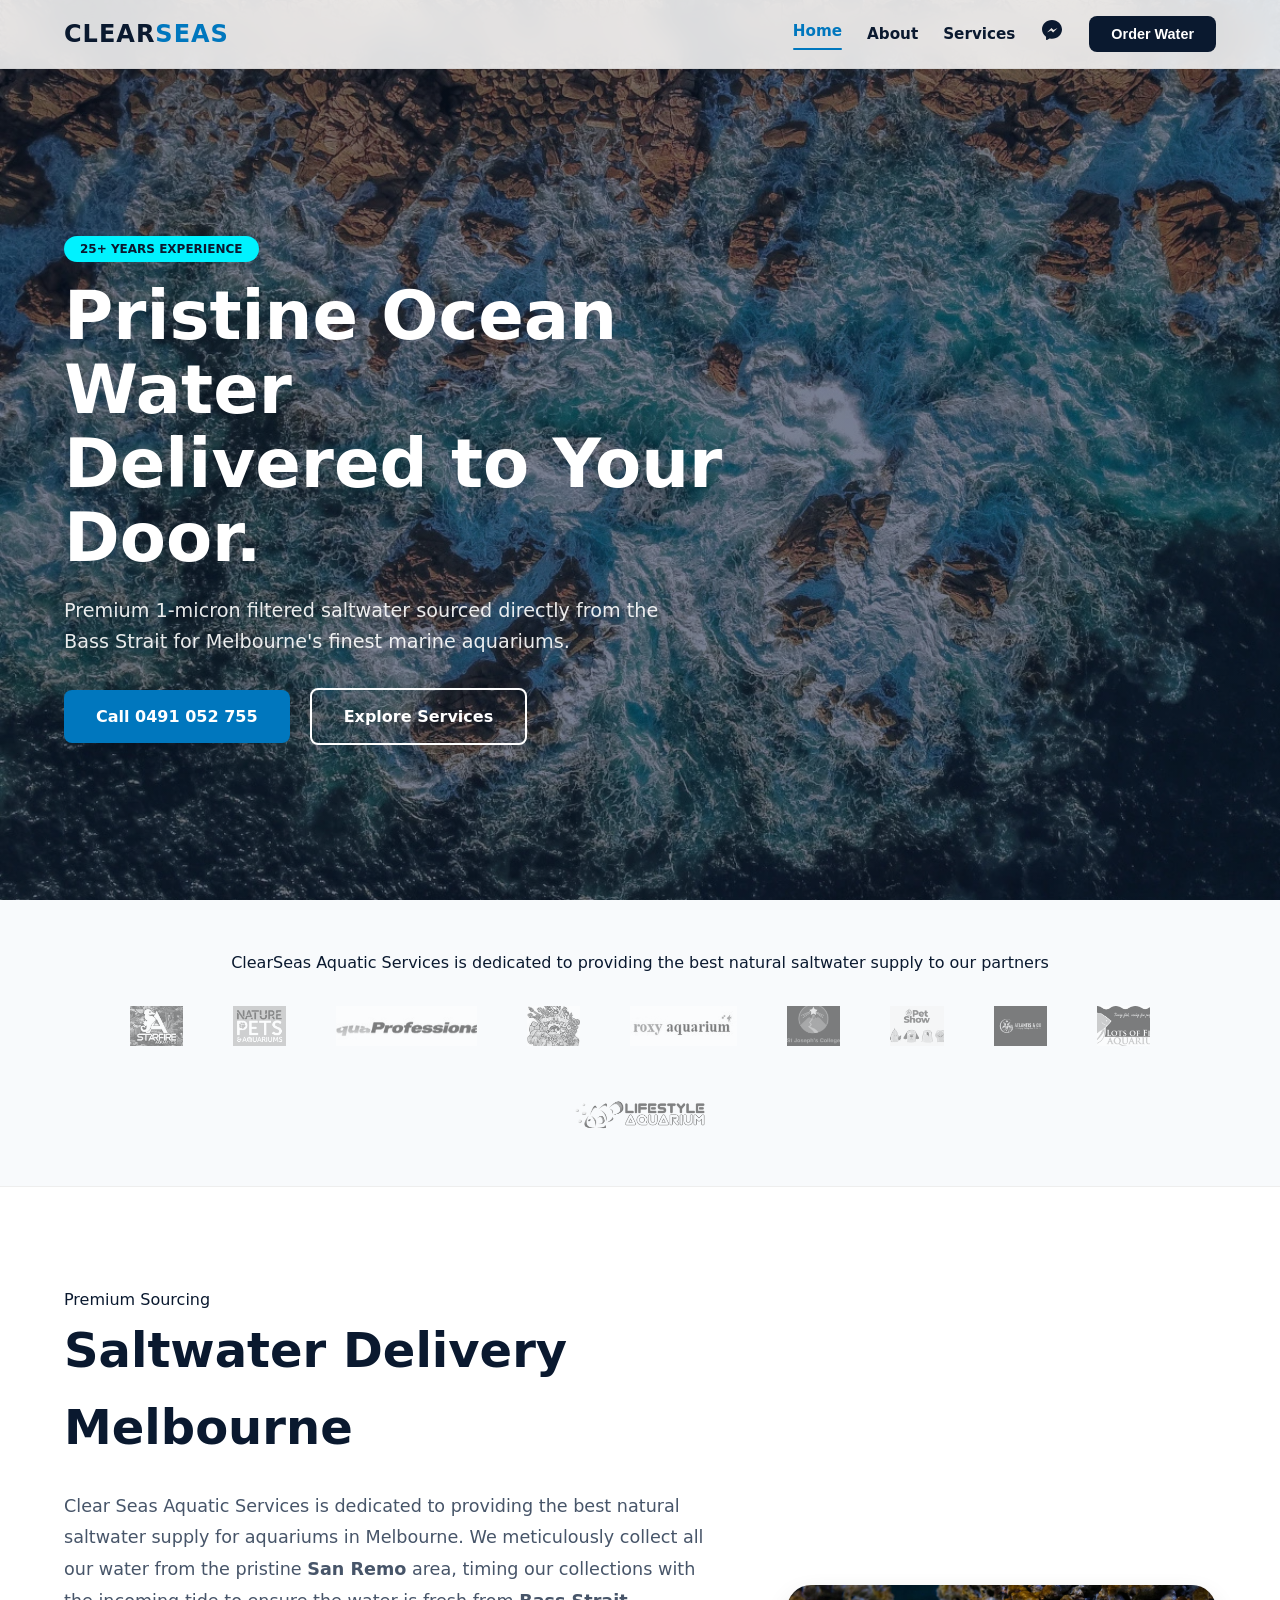
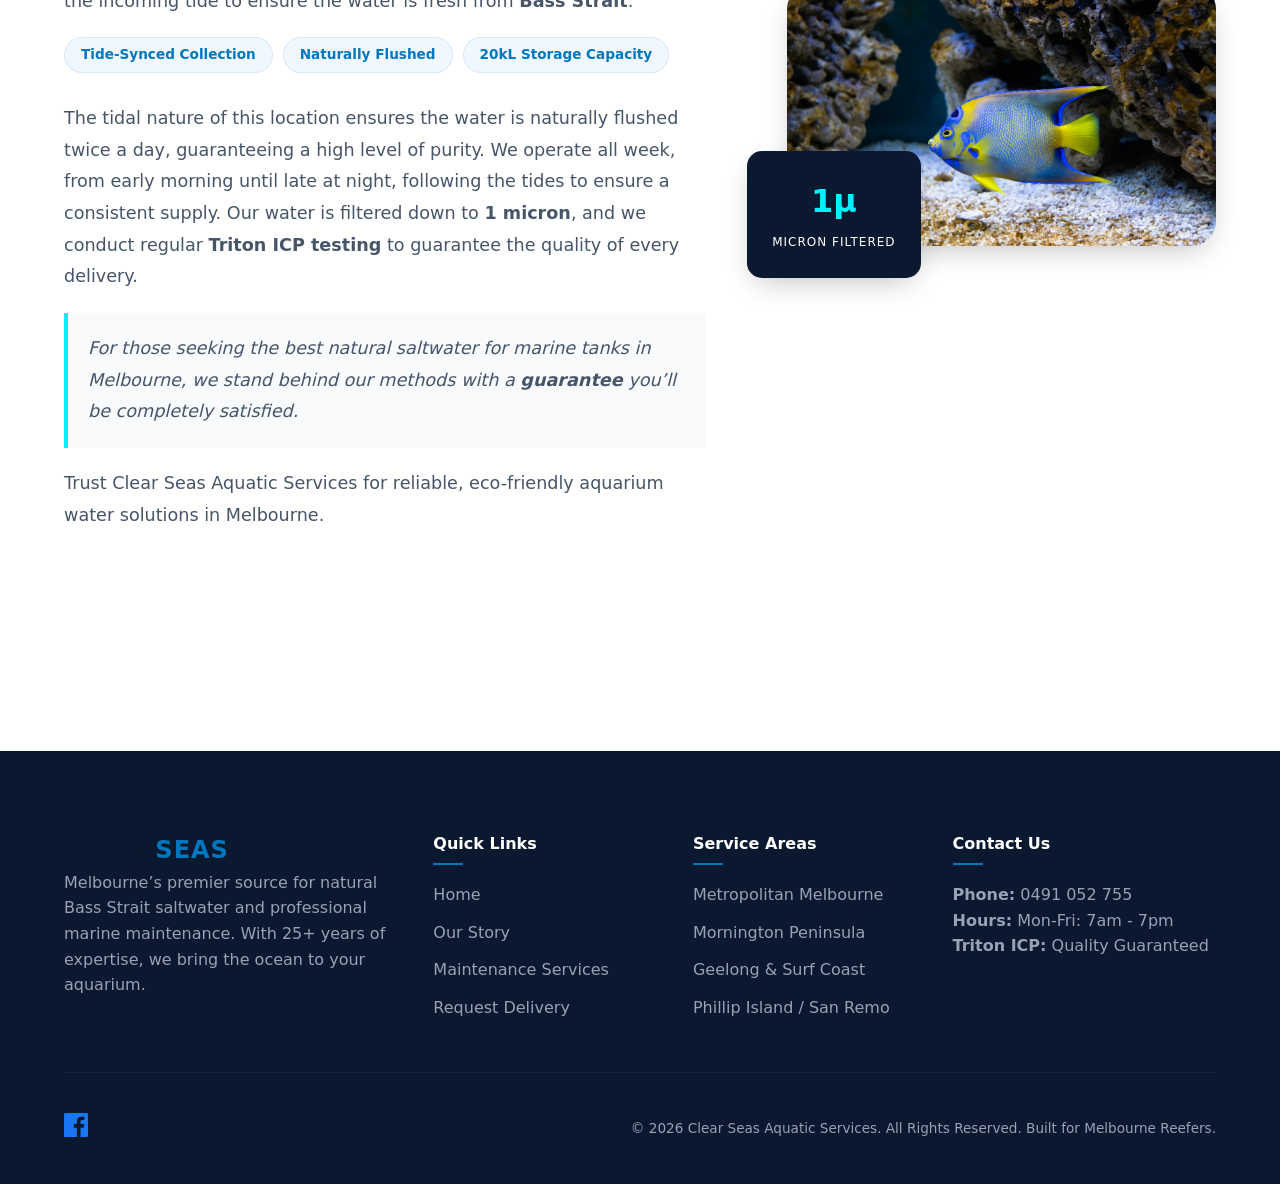
==== index.html @ 0c2d9397 "Update index.html Added: "image": "https://clearseas.com.au/images/ClearSeas-Front-business-card.we" ====
<!DOCTYPE html>
<html lang="en-AU">
<head>
    <meta charset="UTF-8">
    <meta name="viewport" content="width=device-width, initial-scale=1.0">
    
    <title>Clear Seas | Natural Saltwater & RODI Delivery Melbourne</title>
    <meta name="description" content="Premium Bass Strait saltwater delivery in Melbourne. Filtered to 1 micron & Triton ICP tested. Serving hobbyists and commercial aquariums.">
    
    <link rel="icon" type="image/png" sizes="16x15" href="img/ClearSeasAquaticServices-FavIcon.png">

    <script type="application/ld+json">
    {
      "@context": "https://schema.org",
      "@type": "LocalBusiness",
      "name": "Clear Seas Aquatic Services",
      "image": "https://clearseas.com.au/images/ClearSeas-Front-business-card.webp",
      "@id": "https://clearseas.com.au",
      "url": "https://clearseas.com.au",
      "telephone": "+61491052755",
      "priceRange": "$$",
      "address": {
        "@type": "PostalAddress",
        "streetAddress": "Sourced from San Remo",
        "addressLocality": "Melbourne",
        "addressRegion": "VIC",
        "postalCode": "3000",
        "addressCountry": "AU"
      },
      "geo": {
        "@type": "GeoCoordinates",
        "latitude": -37.8136,
        "longitude": 144.9631
      },
      "openingHoursSpecification": {
        "@type": "OpeningHoursSpecification",
        "dayOfWeek": ["Monday", "Tuesday", "Wednesday", "Thursday", "Friday"],
        "opens": "07:00",
        "closes": "19:00"
      },
      "sameAs": ["https://www.facebook.com/ClearSeasAquatic/"]
    }
    </script>

    <link rel="stylesheet" href="css/style2.css">
</head>

<body>
<header class="glass-nav">
    <nav class="container">
        <a href="index.html" class="logo">CLEAR<span>SEAS</span></a>
        
        <input type="checkbox" id="nav-toggle" class="nav-toggle">
        <label for="nav-toggle" class="nav-toggle-label">
            <span></span>
        </label>

        <ul class="nav-links">
            <li><a href="index.html" class="active">Home</a></li>
            <li><a href="about.html">About</a></li>
            <li><a href="services.html">Services</a></li>
            <li>
                <a href="https://m.me/ClearSeasAquatic" class="messenger-nav" target="_blank" aria-label="Message us on Facebook">
                    <svg xmlns="http://www.w3.org/2000/svg" width="24" height="24" viewBox="0 0 24 24" fill="currentColor">
                        <path d="M12 2C6.477 2 2 6.145 2 11.258c0 2.908 1.462 5.498 3.746 7.151.196.142.31.366.31.603l-.008 2.308a.65.65 0 0 0 .937.584l2.56-1.341a.71.71 0 0 1 .462-.063c.644.18 1.32.276 2.014.276 5.523 0 10-4.145 10-9.258S17.523 2 12 2zm1.107 12.607l-2.071-2.204-4.043 2.204 4.444-4.721 2.128 2.204 3.986-2.204-4.444 4.721z"/>
                    </svg>
                </a>
            </li>
            <li><button id="openModal" class="btn-sm">Order Water</button></li>
        </ul>
    </nav>
</header>

    <main>
<section class="hero parallax" style="background-image: linear-gradient(rgba(10, 25, 47, 0.5), rgba(10, 25, 47, 0.5)), url('img/PhillipIslandVictoria.webp');">
    <div class="hero-content">
        <span class="badge">25+ Years Experience</span>
        <h1>Pristine Ocean Water <br>Delivered to Your Door.</h1>
        <p>Premium 1-micron filtered saltwater sourced directly from the Bass Strait for Melbourne's finest marine aquariums.</p>
        <div class="cta-group">
            <a href="tel:0491052755" class="btn-primary">Call 0491 052 755</a>
            <a href="services.html" class="btn-secondary">Explore Services</a>
        </div>
    </div>
</section>

        <section class="trust-bar">
            <div class="container">
                <p>ClearSeas Aquatic Services is dedicated to providing the best natural saltwater supply to our partners</p>
                <div class="logo-track">
                    <img src="img/StarfireAquatics.jpg" alt="Starfire Aquatics">
                    <img src="img/NaturePetsandAquariums.png" alt="Nature Aquariums">
                    <img src="img/AquaProfessionals.jpg" alt="AquaProfessionals">
                    <img src="img/FirstTimeReeferTV.jpg" alt="First Time Reefer TV">
                    <img src="img/RoxyAquarium.jpg" alt="Roxy Aquarium">
                    <img src="img/StJosephsCollegeFTG.jpg" alt="St. Joseph's College">
                    <img src="img/ThePetShow2024MelbourneShowGrounds.jpg" alt="The Pet Show Melbourne Showgrounds">
                    <img src="img/AtlantisandCo.png" alt="Atlantis and Co">
                    <img src="img/LotsOfFinsAquarium.png" alt="LotsOfFinsAquarium">
                    <img src="img/LifestyleAquarium.png" alt="LifestyleAquarium"
                </div>
            </div>
        </section>

        <section class="deep-dive">
    <div class="container grid-2">
        <div class="text-block">
            <span class="lead">Premium Sourcing</span>
            <h1>Saltwater Delivery Melbourne</h1>
            <p>
                Clear Seas Aquatic Services is dedicated to providing the best natural saltwater supply for aquariums in Melbourne. 
                We meticulously collect all our water from the pristine <strong>San Remo</strong> area, timing our collections with the incoming tide to ensure the water is fresh from <strong>Bass Strait</strong>.
            </p>
            
            <div class="feature-pills">
                <span>Tide-Synced Collection</span>
                <span>Naturally Flushed</span>
                <span>20kL Storage Capacity</span>
            </div>

            <p>
                The tidal nature of this location ensures the water is naturally flushed twice a day, guaranteeing a high level of purity. 
                We operate all week, from early morning until late at night, following the tides to ensure a consistent supply. 
                Our water is filtered down to <strong>1 micron</strong>, and we conduct regular <strong>Triton ICP testing</strong> to guarantee the quality of every delivery.
            </p>
            
            <p class="guarantee">
                For those seeking the best natural saltwater for marine tanks in Melbourne, we stand behind our methods with a <strong>guarantee</strong> you’ll be completely satisfied.
            </p>
            
            <p>Trust Clear Seas Aquatic Services for reliable, eco-friendly aquarium water solutions in Melbourne.</p>
        </div>
        
        <div class="image-block">
            <img src="img/QueenAngelfishMelbourne.webp" alt="San Remo Bass Strait Water Sourcing" class="side-img">
            <div class="stat-card">
                <span class="stat-number">1μ</span>
                <span class="stat-label">Micron Filtered</span>
            </div>
        </div>
    </div>

</section>
    </main>

<div id="modal" class="modal">
    <div class="modal-content">
        <span class="close-btn">&times;</span>
        <h2>Aquatic Service Request</h2>
        <p>Melbourne Metro & Regional Victoria</p>
        
        <form action="https://formspree.io/f/xeepblbe" method="POST" id="orderForm">
            
            <input type="text" name="_gotcha" style="display:none">

            <div class="form-group">
                <input type="text" name="name" placeholder="Your Name" required>
            </div>
            <div class="form-group">
                <input type="tel" name="phone" placeholder="Phone Number" required>
            </div>
            <div class="form-group">
                <input type="email" name="email" placeholder="Email Address" required>
            </div>
            <div class="form-group">
                <select name="service" required>
                    <option value="" disabled selected>Select Service</option>
                    <option value="Natural Saltwater">Natural Saltwater Delivery</option>
                    <option value="RODI Water">RODI Purified Water</option>
                    <option value="Maintenance">Professional Tank Maintenance</option>
                    <option value="Troubleshooting">System Troubleshooting</option>
                </select>
            </div>
            <div class="form-group">
                <input type="text" name="suburb" placeholder="Delivery Suburb" required>
            </div>
            <div class="form-group">
                <textarea name="message" placeholder="Additional Details (Tank size, specific needs...)" rows="3" style="width:100%; padding:12px; border-radius:8px; border:1px solid #e2e8f0; font-family:inherit;"></textarea>
            </div>
            
            <button type="submit" class="btn-primary full-width">Send Request</button>
        </form>
    </div>
</div>

        <footer class="main-footer">
    <div class="container footer-grid">
        <div class="footer-brand">
            <div class="logo">CLEAR<span>SEAS</span></div>
            <p>Melbourne’s premier source for natural Bass Strait saltwater and professional marine maintenance. With 25+ years of expertise, we bring the ocean to your aquarium.</p>
            
        </div>

        <div class="footer-links">
            <h4>Quick Links</h4>
            <ul>
                <li><a href="index.html">Home</a></li>
                <li><a href="about.html">Our Story</a></li>
                <li><a href="services.html">Maintenance Services</a></li>
                <li><a href="#openModal" id="footerCTA">Request Delivery</a></li>
            </ul>
        </div>

        <div class="footer-services">
            <h4>Service Areas</h4>
            <ul>
                <li>Metropolitan Melbourne</li>
                <li>Mornington Peninsula</li>
                <li>Geelong & Surf Coast</li>
                <li>Phillip Island / San Remo</li>
            </ul>
        </div>

        <div class="footer-contact">
            <h4>Contact Us</h4>
            <p><strong>Phone:</strong> <a href="tel:0491052755">0491 052 755</a></p>
            <p><strong>Hours:</strong> Mon-Fri: 7am - 7pm</p>
            <p><strong>Triton ICP:</strong> Quality Guaranteed</p>
        </div>
    </div>

    <div class="footer-bottom container">
        <a href="https://www.facebook.com/ClearSeasAquatic/" class="facebook-link" target="_blank">
    <svg xmlns="http://www.w3.org/2000/svg" width="24" height="24" viewBox="0 0 24 24" fill="#1877F2">
        <path d="M22.675 0h-21.35c-.732 0-1.325.593-1.325 1.325v21.351c0 .731.593 1.324 1.325 1.324h11.495v-9.294h-3.128v-3.622h3.128v-2.671c0-3.1 1.893-4.788 4.659-4.788 1.325 0 2.463.099 2.795.143v3.24l-1.918.001c-1.504 0-1.795.715-1.795 1.763v2.313h3.587l-.467 3.622h-3.12v9.293h6.116c.73 0 1.323-.593 1.323-1.324v-21.35c0-.732-.593-1.325-1.325-1.325z"/>
    </svg>
</a>
        <p>&copy; 2026 Clear Seas Aquatic Services. All Rights Reserved. Built for Melbourne Reefers.</p>
    </div>
</footer>

    <script src="js/main.js"></script>
</body>
</html>
---- css/style2.css ----
/* 1. VARIABLES & CORE */
:root {
    --ocean-blue: #0077be;
    --deep-navy: #0a192f;
    --accent: #00f2ff;
    --white: #ffffff;
    --glass: rgba(255, 255, 255, 0.85);
    --transition: all 0.3s cubic-bezier(0.4, 0, 0.2, 1);
    --shadow: 0 10px 30px -10px rgba(2, 12, 27, 0.3);
}

* { margin: 0; padding: 0; box-sizing: border-box; }

html { scroll-behavior: smooth; }

body {
    font-family: 'Inter', system-ui, -apple-system, sans-serif;
    line-height: 1.6;
    color: var(--deep-navy);
    overflow-x: hidden;
    background-color: var(--white);
}

.container { width: 90%; max-width: 1200px; margin: 0 auto; }

/* 2. NAVIGATION & HAMBURGER */
.glass-nav {
    position: fixed;
    top: 0; width: 100%;
    background: var(--glass);
    backdrop-filter: blur(12px);
    -webkit-backdrop-filter: blur(12px);
    z-index: 1000;
    padding: 15px 0;
    border-bottom: 1px solid rgba(0,0,0,0.05);
    transition: var(--transition);
}

.glass-nav nav { display: flex; justify-content: space-between; align-items: center; }

.logo { 
    font-weight: 800; 
    font-size: 1.5rem; 
    letter-spacing: 1px; 
    text-decoration: none; 
    color: var(--deep-navy);
}
.logo span { color: var(--ocean-blue); }

.nav-links { display: flex; list-style: none; align-items: center; gap: 25px; }
.nav-links a { 
    text-decoration: none; 
    color: var(--deep-navy); 
    font-weight: 600; 
    font-size: 0.95rem;
    transition: var(--transition);
}
.nav-links a:hover, .active { color: var(--ocean-blue); }

/* Navigation Active and Hover States */
.nav-links a:hover,
.nav-links a.active {
    color: var(--ocean-blue) !important;
    font-weight: 600; /* Subtle weight increase for active links */
}

/* Optional: Add a small underline indicator for the active link */
.nav-links a.active::after {
    content: '';
    display: block;
    width: 100%;
    height: 2px;
    background: var(--ocean-blue);
    margin-top: 4px;
    border-radius: 2px;
}

/* Navigation Logic */
.nav-toggle { display: none; } 

.nav-toggle-label {
    display: none; 
    cursor: pointer;
    padding: 10px;
}

.nav-toggle-label span,
.nav-toggle-label span::before,
.nav-toggle-label span::after {
    display: block;
    background: var(--deep-navy);
    height: 3px;
    width: 25px;
    border-radius: 2px;
    position: relative;
    transition: var(--transition);
}

.nav-toggle-label span::before,
.nav-toggle-label span::after { content: ''; position: absolute; }
.nav-toggle-label span::before { bottom: 8px; }
.nav-toggle-label span::after { top: 8px; }

/* Mobile Menu Logic (768px) */
@media (max-width: 768px) {
    .nav-toggle-label { display: block; } 

    .nav-links {
        position: absolute;
        top: 100%;
        left: 0;
        width: 100%;
        background: var(--white);
        flex-direction: column;
        gap: 0;
        text-align: center;
        max-height: 0; /* Hidden state */
        overflow: hidden;
        transition: max-height 0.4s ease-out;
        box-shadow: 0 10px 15px rgba(0,0,0,0.1);
    }

    .nav-links li { width: 100%; border-bottom: 1px solid #f1f5f9; }

    .nav-links li a {
        display: block;
        padding: 20px;
        width: 100%;
    }

    .nav-links li .btn-sm {
        margin: 20px auto;
        width: 80%;
        display: block;
    }

    /* THE FIX: Reveal menu on check */
    .nav-toggle:checked ~ .nav-links {
        max-height: 500px; 
    }

    /* Animate Hamburger to 'X' */
    .nav-toggle:checked ~ .nav-toggle-label span { background: transparent; }
    .nav-toggle:checked ~ .nav-toggle-label span::before { transform: rotate(45deg); bottom: 0; }
    .nav-toggle:checked ~ .nav-toggle-label span::after { transform: rotate(-45deg); top: 0; }
}

/* 3. HERO SECTION (Parallax) */
.hero {
    position: relative;
    height: 100vh;
    display: flex;
    align-items: center;
    color: var(--white);
    padding-top: 80px;
    background-attachment: fixed;
    background-position: center;
    background-repeat: no-repeat;
    background-size: cover;
}

.hero-content { position: relative; z-index: 2; max-width: 750px; margin-left: 5%; }
.hero h1 { font-size: clamp(2.2rem, 6vw, 4.2rem); line-height: 1.1; margin: 20px 0; font-weight: 800; }
.hero p { font-size: 1.2rem; margin-bottom: 30px; opacity: 0.9; max-width: 600px; }

.badge { 
    background: var(--accent); 
    color: var(--deep-navy); 
    padding: 6px 16px; 
    border-radius: 50px; 
    font-weight: 800; 
    font-size: 0.75rem; 
    text-transform: uppercase;
}

/* 4. BUTTONS & TRUST BAR */
.btn-primary, .btn-secondary, .btn-sm {
    padding: 14px 32px; border-radius: 8px; border: none; cursor: pointer; 
    font-weight: 700; transition: var(--transition); text-decoration: none; 
    display: inline-block; text-align: center;
}
.btn-primary { background: var(--ocean-blue); color: white; box-shadow: var(--shadow); }
.btn-primary:hover { background: #005fa3; transform: translateY(-2px); }

.btn-secondary { background: transparent; border: 2px solid white; color: white; margin-left: 15px; }
.btn-secondary:hover { background: white; color: var(--deep-navy); }

.btn-sm { background: var(--deep-navy); color: white; padding: 10px 22px; font-size: 0.9rem; }

.trust-bar { background: #f8fafc; padding: 50px 0; text-align: center; border-bottom: 1px solid #eee; }
.logo-track { display: flex; justify-content: center; align-items: center; flex-wrap: wrap; gap: 50px; margin-top: 30px; filter: grayscale(1); opacity: 0.5; }
.logo-track img { height: 40px; }

/* 5. MODAL SYSTEM */
.modal { display: none; position: fixed; z-index: 2000; left: 0; top: 0; width: 100%; height: 100%; background: rgba(2, 12, 27, 0.85); backdrop-filter: blur(4px); }
.modal-content { 
    background: white; margin: 5% auto; padding: 40px; width: 90%; 
    max-width: 500px; border-radius: 24px; position: relative; 
}
.close-btn { position: absolute; right: 25px; top: 20px; font-size: 32px; cursor: pointer; color: #94a3b8; }

.form-group { margin-bottom: 20px; }
.form-group input, .form-group select { width: 100%; padding: 14px; border: 2px solid #e2e8f0; border-radius: 10px; }
.full-width { width: 100%; }

/* 6. FOOTER */
.main-footer { background: var(--deep-navy); color: #94a3b8; padding: 80px 0 40px; margin-top: 100px; }
.footer-grid { display: grid; grid-template-columns: 1.5fr 1fr 1fr 1.2fr; gap: 40px; }
.main-footer h4 { color: white; margin-bottom: 25px; position: relative; }
.main-footer h4::after { content: ''; position: absolute; left: 0; bottom: -8px; width: 30px; height: 2px; background: var(--ocean-blue); }
.main-footer ul { list-style: none; }
.main-footer li { margin-bottom: 12px; }
.main-footer a { color: #94a3b8; text-decoration: none; }

.footer-bottom { display: flex; justify-content: space-between; align-items: center; padding-top: 40px; font-size: 0.85rem; border-top: 1px solid rgba(255,255,255,0.05); margin-top: 40px; }

/* 7. FINAL RESPONSIVE OVERRIDES */
@media (max-width: 1024px) {
    .hero { background-attachment: scroll; }
    .footer-grid { grid-template-columns: 1fr 1fr; }
}

@media (max-width: 768px) {
    /* REMOVED: .nav-links { display: none; } - This was causing your bug */
    .hero-content { text-align: center; margin-left: 0; width: 100%; padding: 0 20px; }
    .btn-secondary { margin-left: 0; margin-top: 15px; width: 80%; }
    .btn-primary { width: 80%; }
    .hero h1 { font-size: 2.5rem; }
}

@media (max-width: 576px) {
    .footer-grid { grid-template-columns: 1fr; text-align: center; }
    .main-footer h4::after { left: 50%; transform: translateX(-50%); }
    .footer-bottom { flex-direction: column; gap: 20px; text-align: center; }
}

/* Deep Dive Section */
.deep-dive {
    padding: 100px 0;
    background: #ffffff;
}

.grid-2 {
    display: grid;
    grid-template-columns: 1.2fr 0.8fr;
    gap: 80px;
    align-items: center;
}

.deep-dive h1 {
    font-size: clamp(2rem, 4vw, 3rem);
    margin-bottom: 25px;
    color: var(--deep-navy);
}

.deep-dive p {
    margin-bottom: 20px;
    font-size: 1.1rem;
    color: #475569;
    line-height: 1.8;
}

.feature-pills {
    display: flex;
    flex-wrap: wrap;
    gap: 10px;
    margin-bottom: 30px;
}

.feature-pills span {
    background: #f0f7ff;
    color: var(--ocean-blue);
    padding: 6px 16px;
    border-radius: 50px;
    font-size: 0.85rem;
    font-weight: 700;
    border: 1px solid rgba(0, 119, 190, 0.1);
}

.guarantee {
    padding: 20px;
    background: #f8fafc;
    border-left: 4px solid var(--accent);
    font-style: italic;
}

/* Side Image Styling */
.image-block {
    position: relative;
}

.side-img {
    width: 100%;
    border-radius: 24px;
    box-shadow: var(--shadow);
}

.stat-card {
    position: absolute;
    bottom: -25px;
    left: -40px;
    background: var(--deep-navy);
    color: white;
    padding: 25px;
    border-radius: 15px;
    text-align: center;
    box-shadow: var(--shadow);
}

.stat-number {
    display: block;
    font-size: 2rem;
    font-weight: 800;
    color: var(--accent);
}

.stat-label {
    font-size: 0.75rem;
    text-transform: uppercase;
    letter-spacing: 1px;
}

/* Responsive Tweak */
@media (max-width: 992px) {
    .grid-2 {
        grid-template-columns: 1fr;
        gap: 50px;
    }
    .image-block {
        order: -1; /* Image moves to top on mobile */
    }
    .stat-card {
        bottom: -40px;
        left: 15px;
    }
}
/* About Page Specifics */
.about-hero {
    position: relative;
    height: 100vh;
    display: flex;
    align-items: center;
    color: var(--white);
    padding-top: 80px;
    background-attachment: fixed;
    background-position: center;
    background-repeat: no-repeat;
    background-size: cover;
}
.about-hero h1 { font-size: clamp(2.2rem, 6vw, 4.2rem); line-height: 1.1; margin: 20px 0; font-weight: 800; }
.about-hero p { font-size: 1.2rem; margin-bottom: 30px; opacity: 0.9; max-width: 600px; }

.stats-bar {
    display: grid;
    grid-template-columns: repeat(4, 1fr);
    gap: 20px;
    padding: 40px;
    background: var(--white);
    box-shadow: var(--shadow);
    border-radius: 20px;
    margin-top: -40px;
    position: relative;
    z-index: 5;
    text-align: center;
}
.stat-value {
    display: block;
    font-size: 2.5rem;
    font-weight: 800;
    color: var(--ocean-blue);
}
.stat-desc {
    font-size: 0.8rem;
    text-transform: uppercase;
    letter-spacing: 1px;
    color: #64748b;
}
.content-grid-split {
    display: grid;
    grid-template-columns: 1.2fr 0.8fr;
    gap: 60px;
    padding: 80px 0;
}
 .quote-block {
    font-size: 1.4rem;
    font-style: italic;
    color: var(--deep-navy);
    border-left: 5px solid var(--accent);
    padding-left: 30px;
    margin: 40px 0;
    font-weight: 600;
}
.side-img-rounded {
    width: 100%;
    border-radius: 30px;
    margin-top: 30px;
    box-shadow: var(--shadow);
}
@media (max-width: 768px) {
    .stats-bar { grid-template-columns: 1fr 1fr; margin-top: 20px; }
    .content-grid-split { grid-template-columns: 1fr; }
}

/* About Hero Parallax */
.about-hero-parallax {
    position: relative;
    height: 100vh;
    display: flex;
    alight-items: center;
    color: var(--white);
    padding-top: 80px;
    background-attachment: fixed;
    background-position: center;
    background-repeat: no-repeat;
    background-size: cover;

}
.about-hero-parallax h1 { font-size: clamp(2.2rem, 6vw, 4.2rem); line-height: 1.1; margin: 20px 0; font-weight: 800; }
.about-hero-parallax p { font-size: 1.2rem; margin-bottom: 30px; opacity: 0.9; max-width: 600px; }
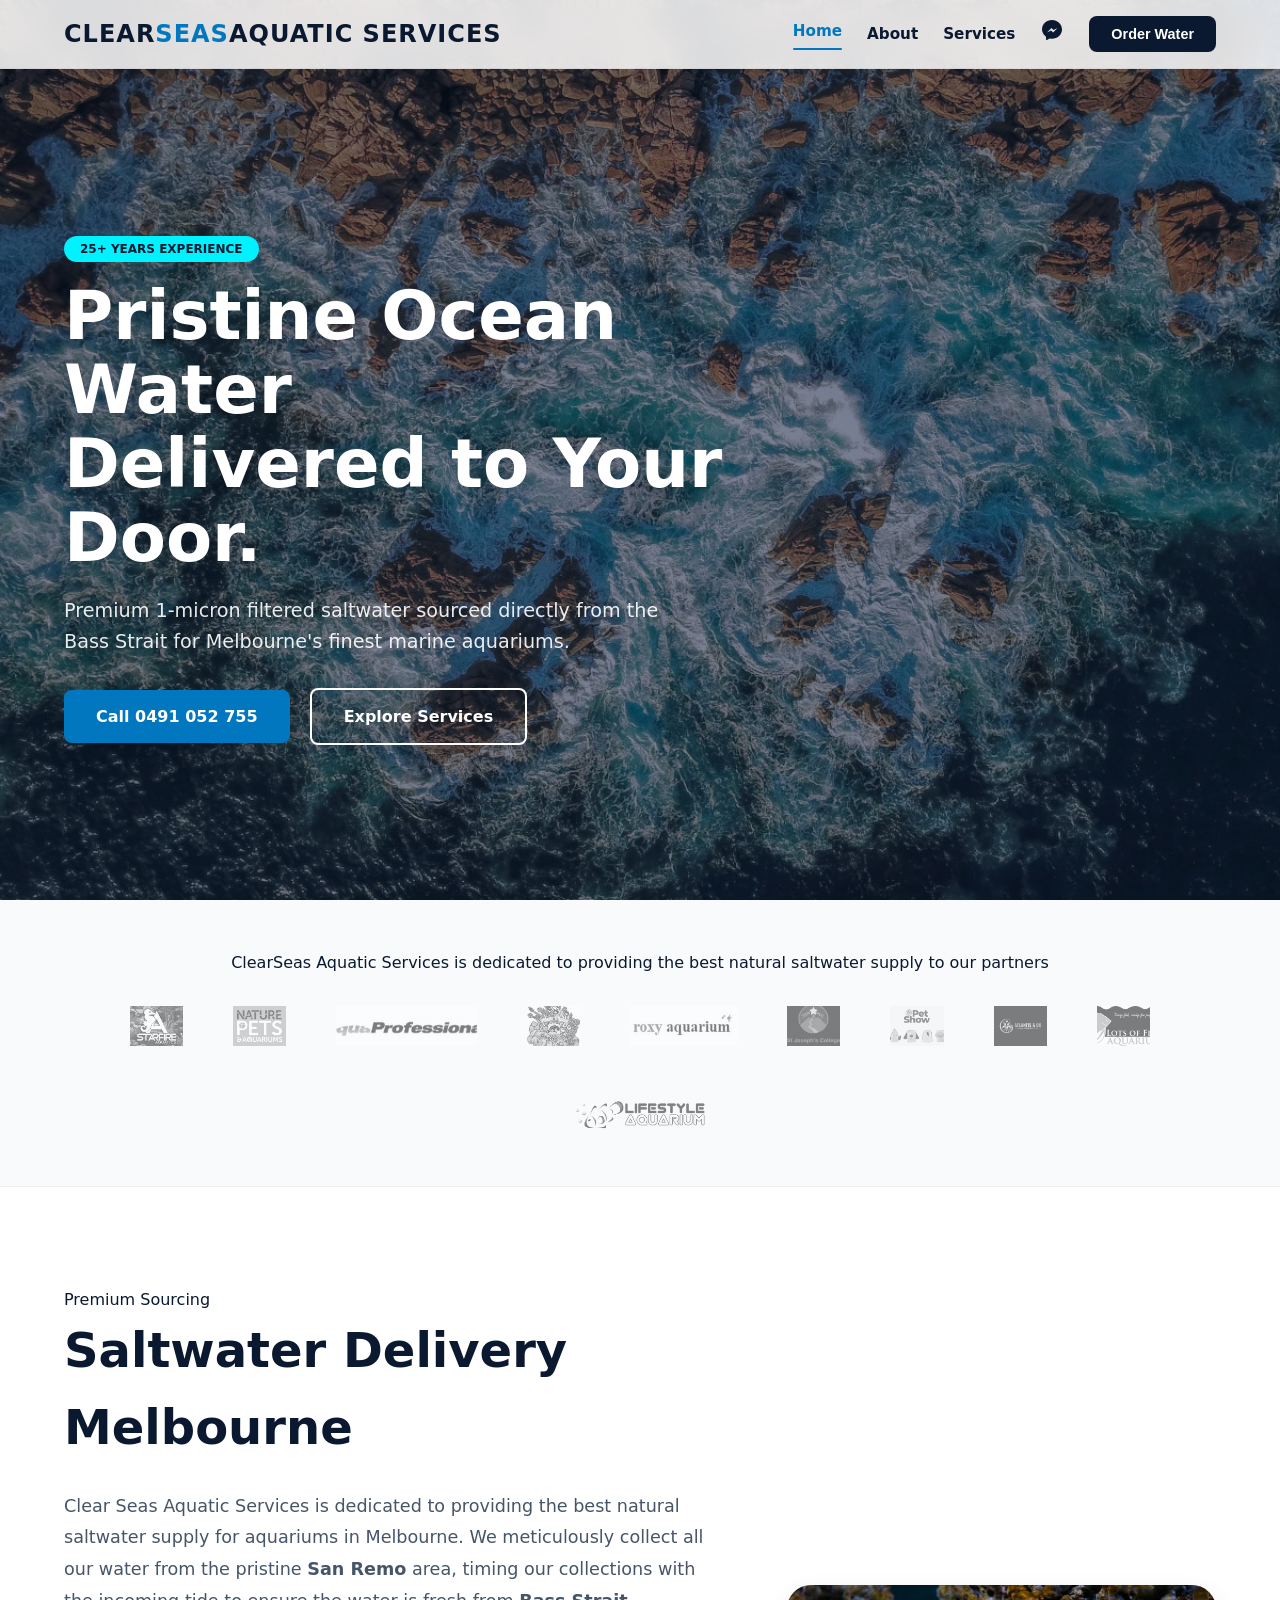
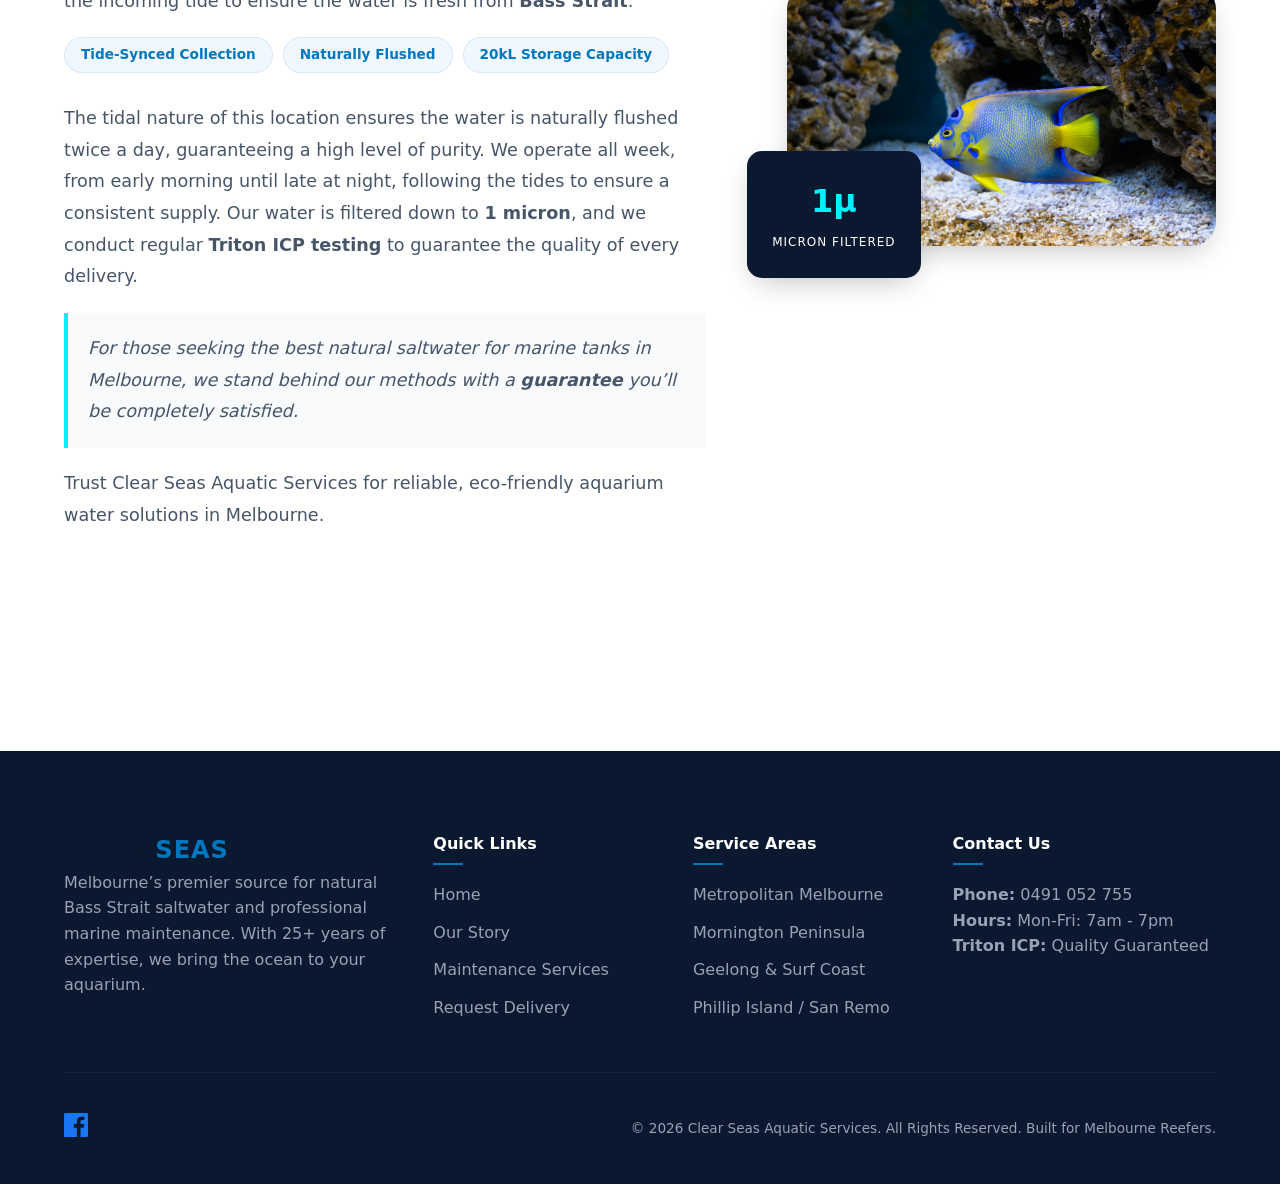
==== commit 254ee053: "Update index.html AQUATIC SERVICES added to header logo" ====
--- a/index.html
+++ b/index.html
@@ -7,14 +7,21 @@
     <title>Clear Seas | Natural Saltwater & RODI Delivery Melbourne</title>
     <meta name="description" content="Premium Bass Strait saltwater delivery in Melbourne. Filtered to 1 micron & Triton ICP tested. Serving hobbyists and commercial aquariums.">
     
-    <link rel="icon" type="image/png" sizes="16x15" href="img/ClearSeasAquaticServices-FavIcon.png">
+     <link rel="icon" type="image/png" sizes="16x15" href="img/ClearSeasAquaticServices-FavIcon.png">
+
+       <!-- Social Media Meta Tags (Open Graph) -->
+    <meta property="og:title" content="Clear Seas Aquatic Services | Melbourne Aquarium Maintenance">
+    <meta property="og:description" content="Professional natural saltwater delivery and marine tank maintenance across Melbourne.">
+    <meta property="og:image" content="https://www.clearseasaquatic.com.au/img/ClearSeas-Front-business-card.webp">
+    <meta property="og:url" content="https://www.clearseasaquatic.com.au/index.html">
+    <meta property="og:type" content="website">
 
     <script type="application/ld+json">
     {
       "@context": "https://schema.org",
       "@type": "LocalBusiness",
       "name": "Clear Seas Aquatic Services",
-      "image": "https://clearseas.com.au/images/ClearSeas-Front-business-card.webp",
+      "image": "https://clearseas.com.au/img/ClearSeas-Front-business-card.webp",
       "@id": "https://clearseas.com.au",
       "url": "https://clearseas.com.au",
       "telephone": "+61491052755",
@@ -48,7 +55,7 @@
 <body>
 <header class="glass-nav">
     <nav class="container">
-        <a href="index.html" class="logo">CLEAR<span>SEAS</span></a>
+        <a href="index.html" class="logo">CLEAR<span>SEAS</span>AQUATIC SERVICES</a>
         
         <input type="checkbox" id="nav-toggle" class="nav-toggle">
         <label for="nav-toggle" class="nav-toggle-label">
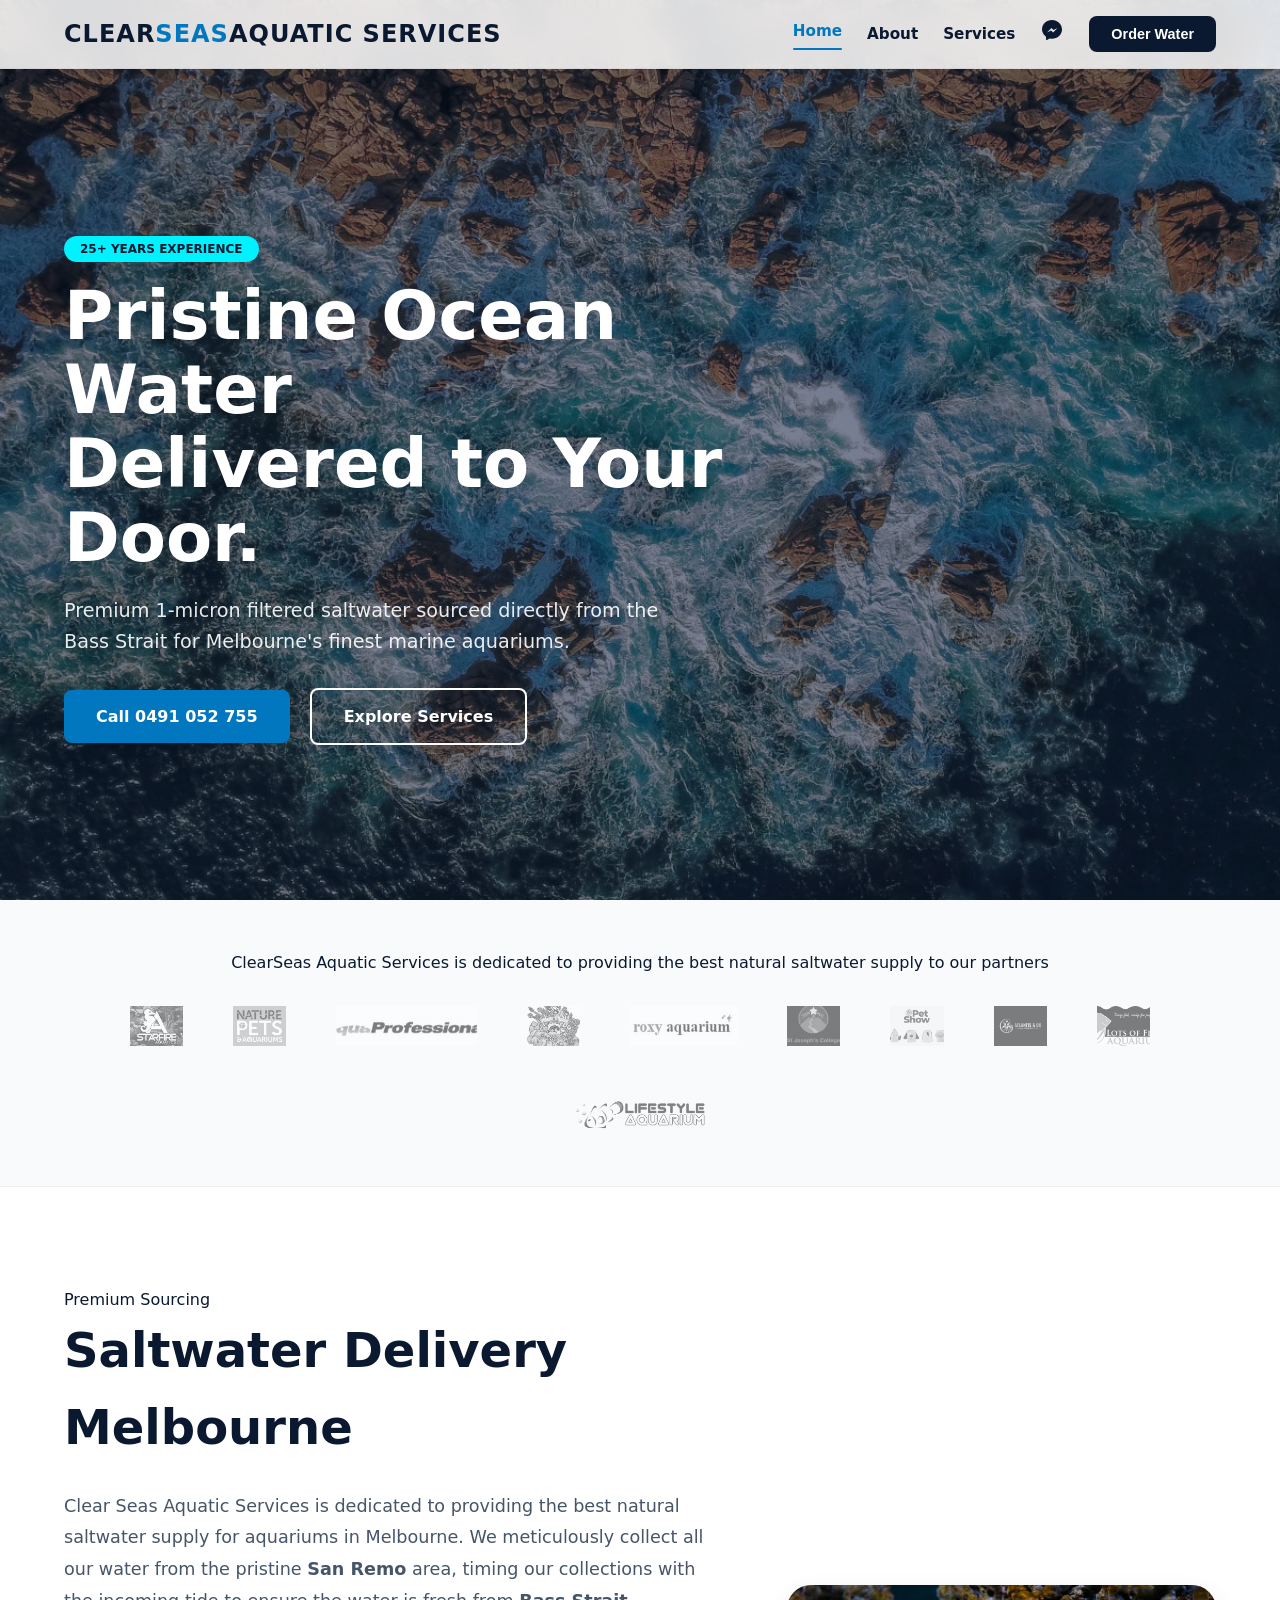
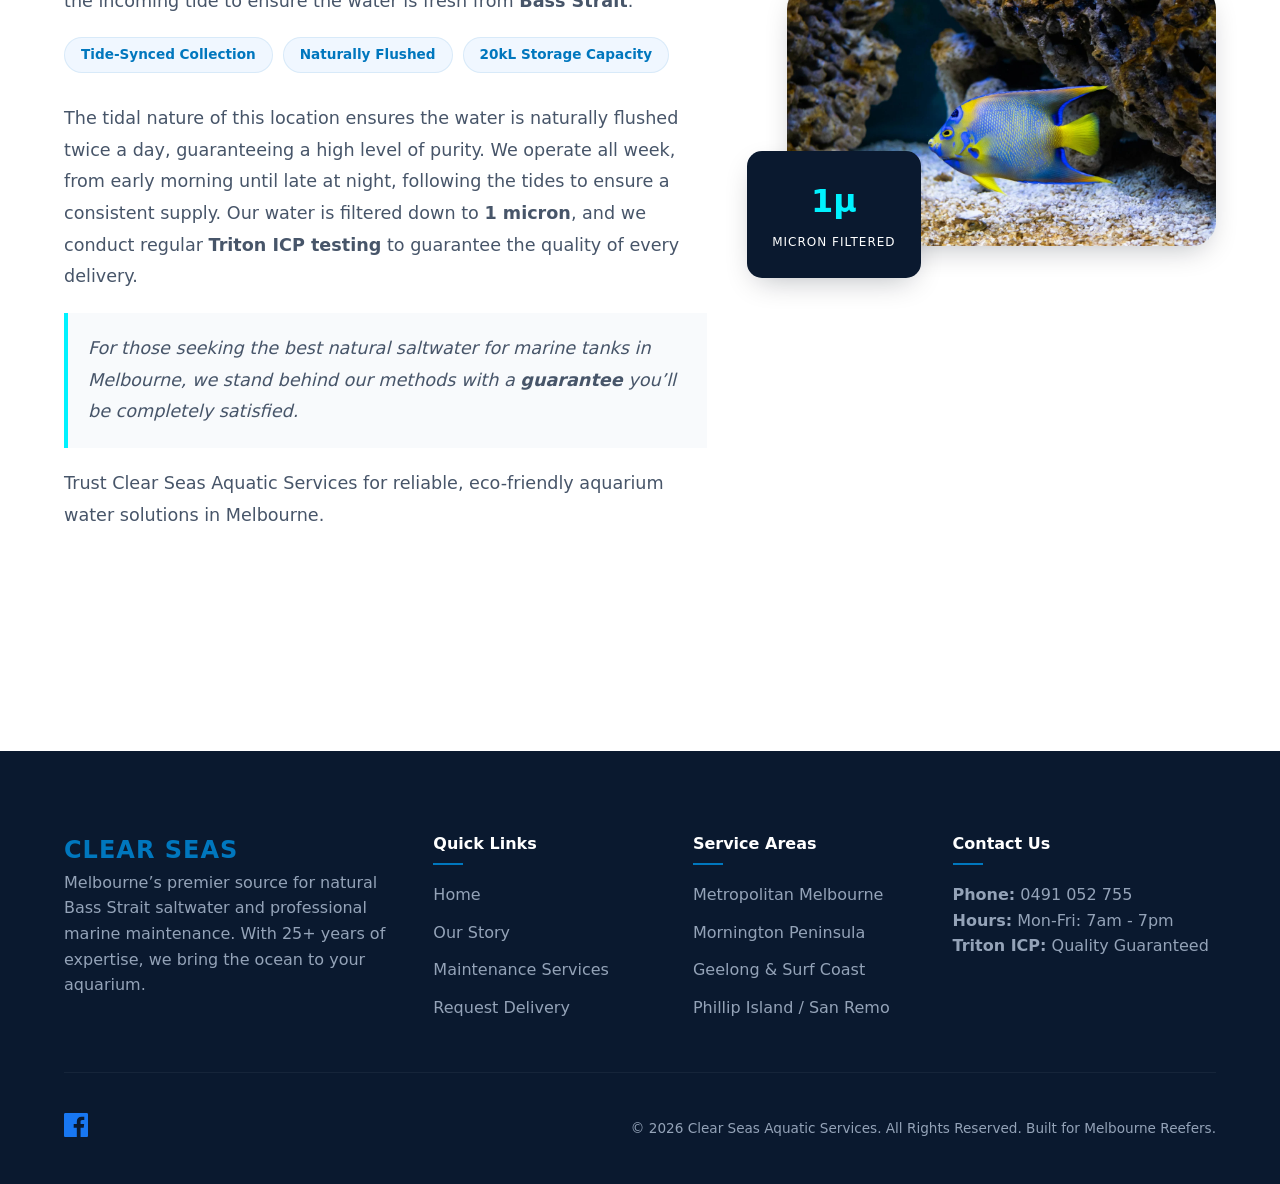
==== commit a4c2cd9e: "Update index.html" ====
--- a/index.html
+++ b/index.html
@@ -193,7 +193,7 @@
         <footer class="main-footer">
     <div class="container footer-grid">
         <div class="footer-brand">
-            <div class="logo">CLEAR<span>SEAS</span></div>
+            <div class="logo"><span>CLEAR SEAS</span></div>
             <p>Melbourne’s premier source for natural Bass Strait saltwater and professional marine maintenance. With 25+ years of expertise, we bring the ocean to your aquarium.</p>
             
         </div>
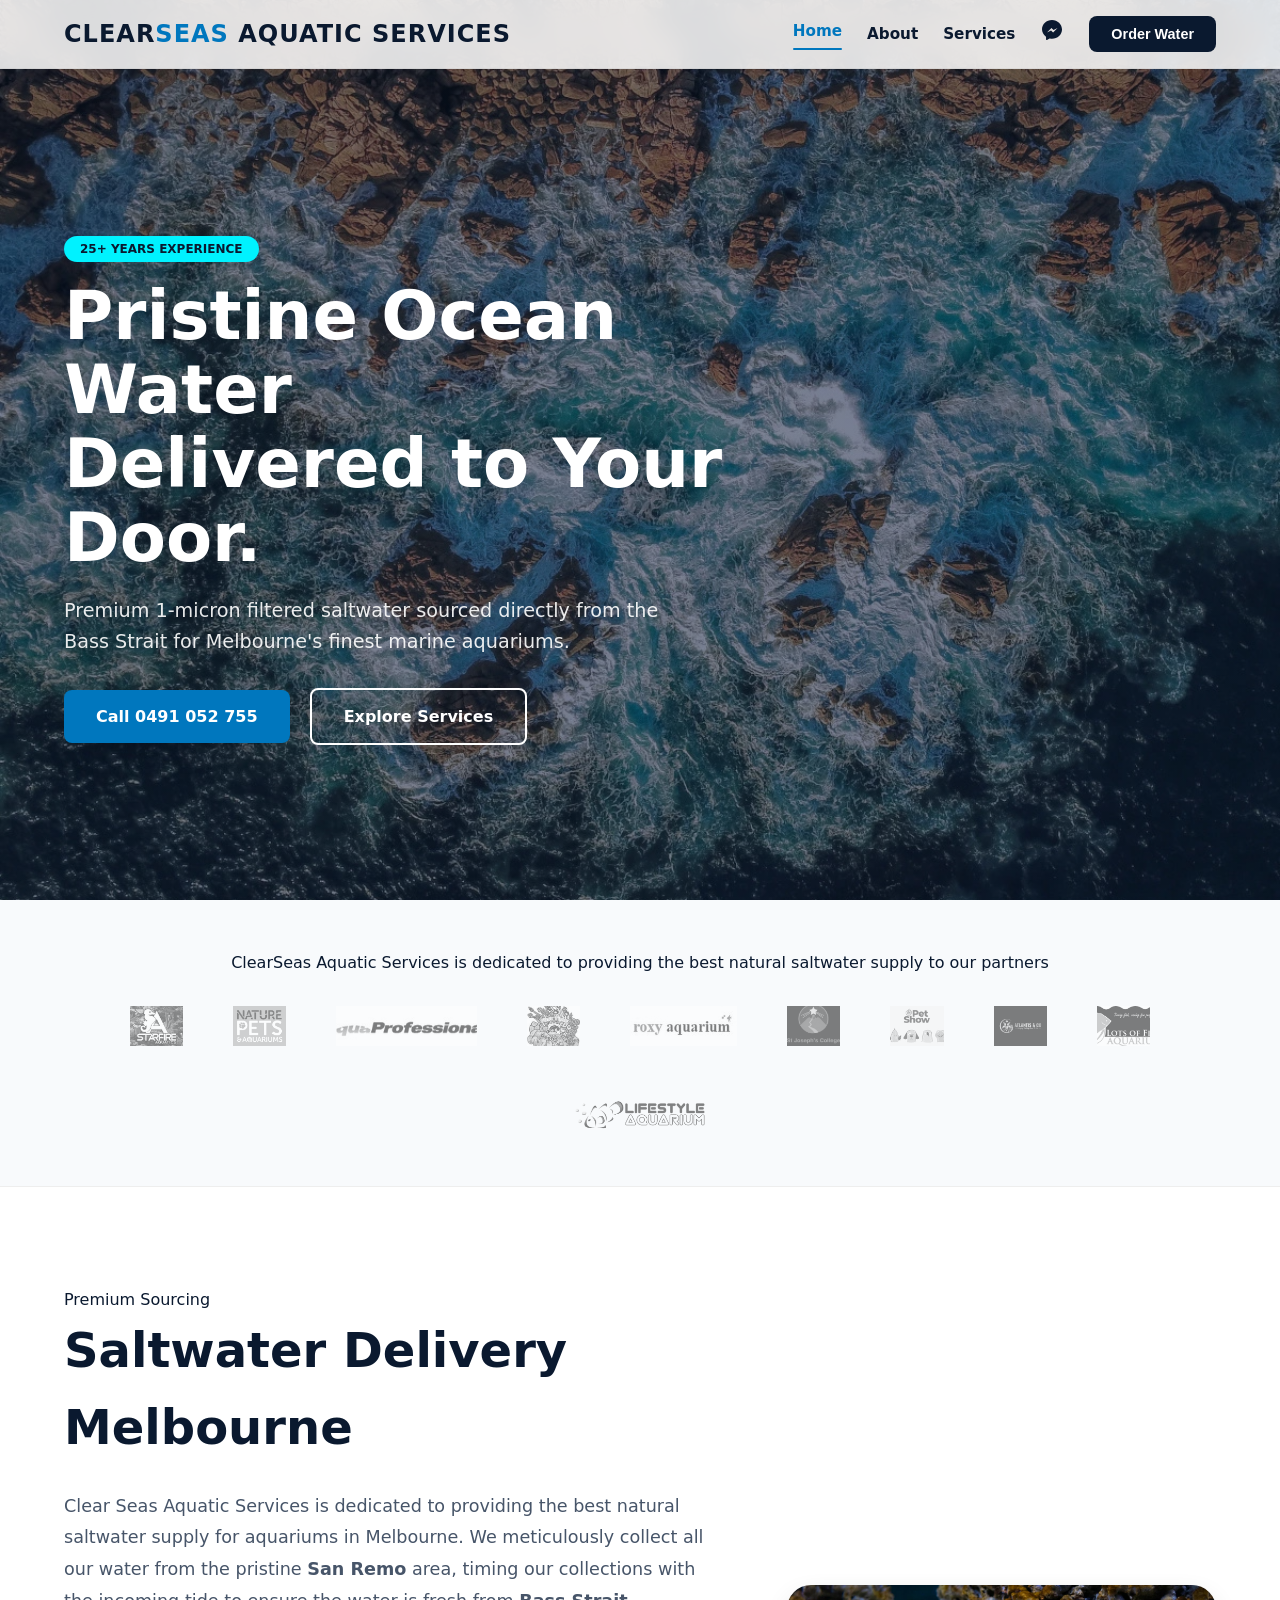
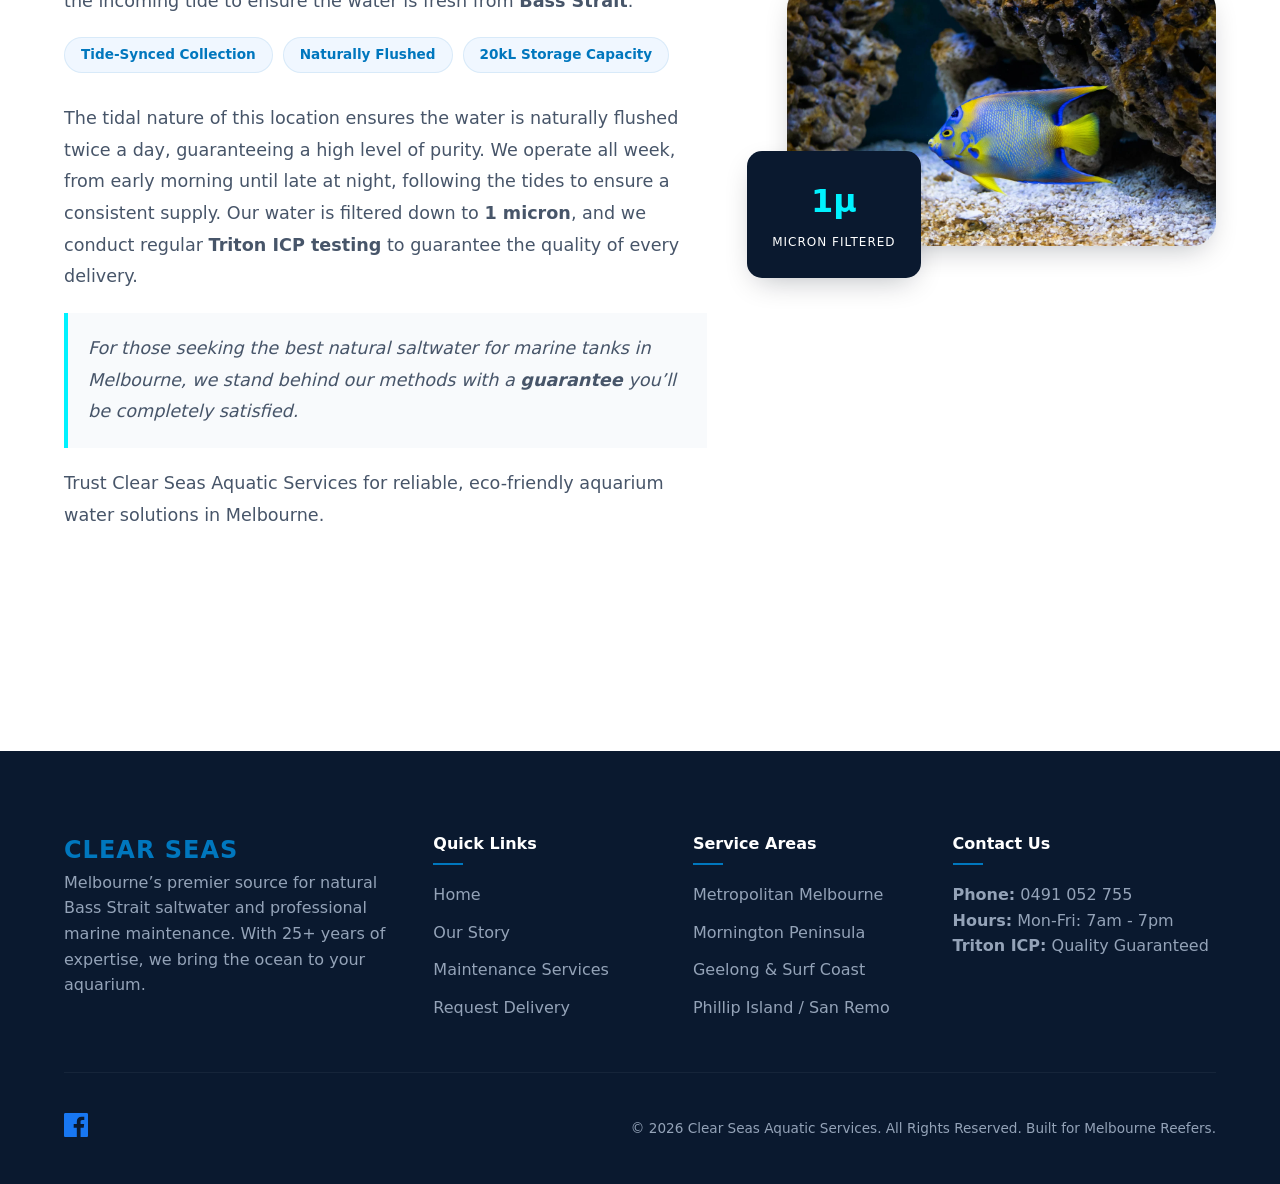
==== commit 8d74c2b9: "Update index.html Spacing is the key for the class "logo"" ====
--- a/index.html
+++ b/index.html
@@ -55,7 +55,7 @@
 <body>
 <header class="glass-nav">
     <nav class="container">
-        <a href="index.html" class="logo">CLEAR<span>SEAS</span>AQUATIC SERVICES</a>
+        <a href="index.html" class="logo">CLEAR<span>SEAS</span> AQUATIC SERVICES</a>
         
         <input type="checkbox" id="nav-toggle" class="nav-toggle">
         <label for="nav-toggle" class="nav-toggle-label">
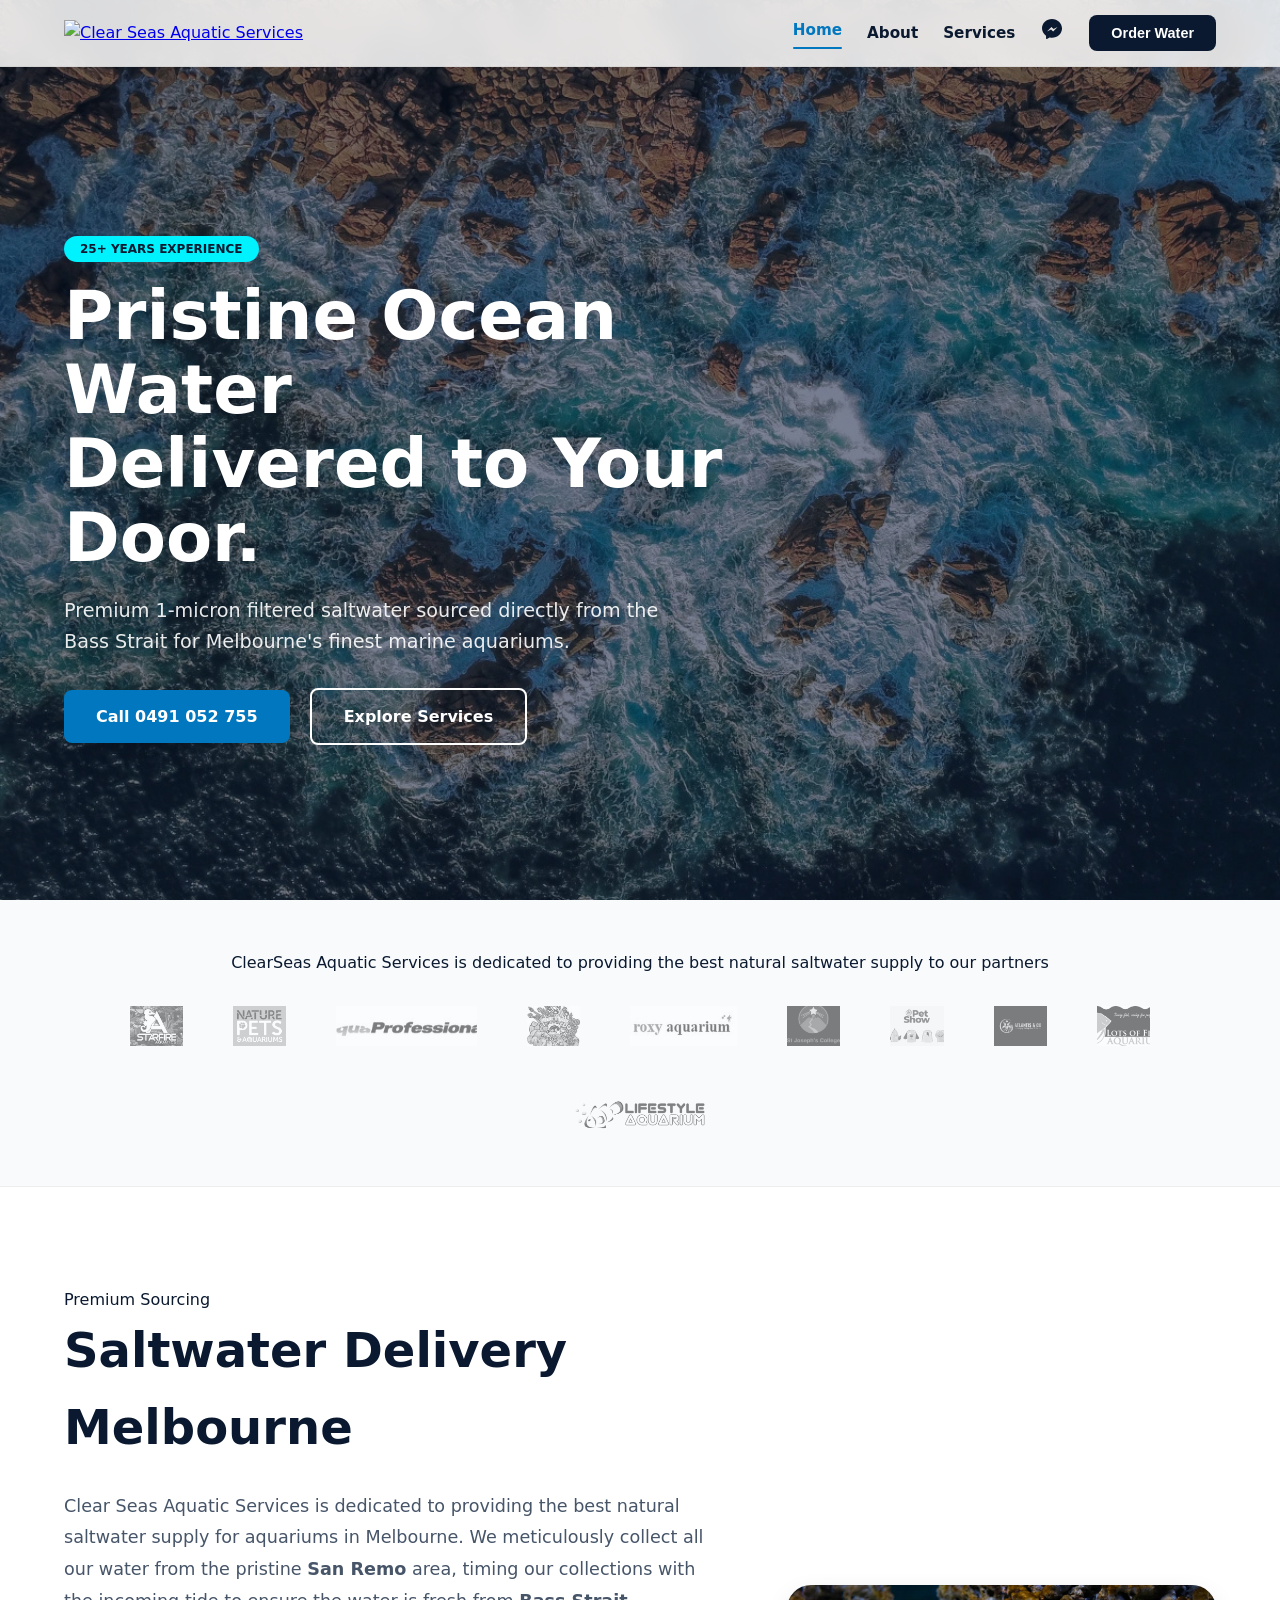
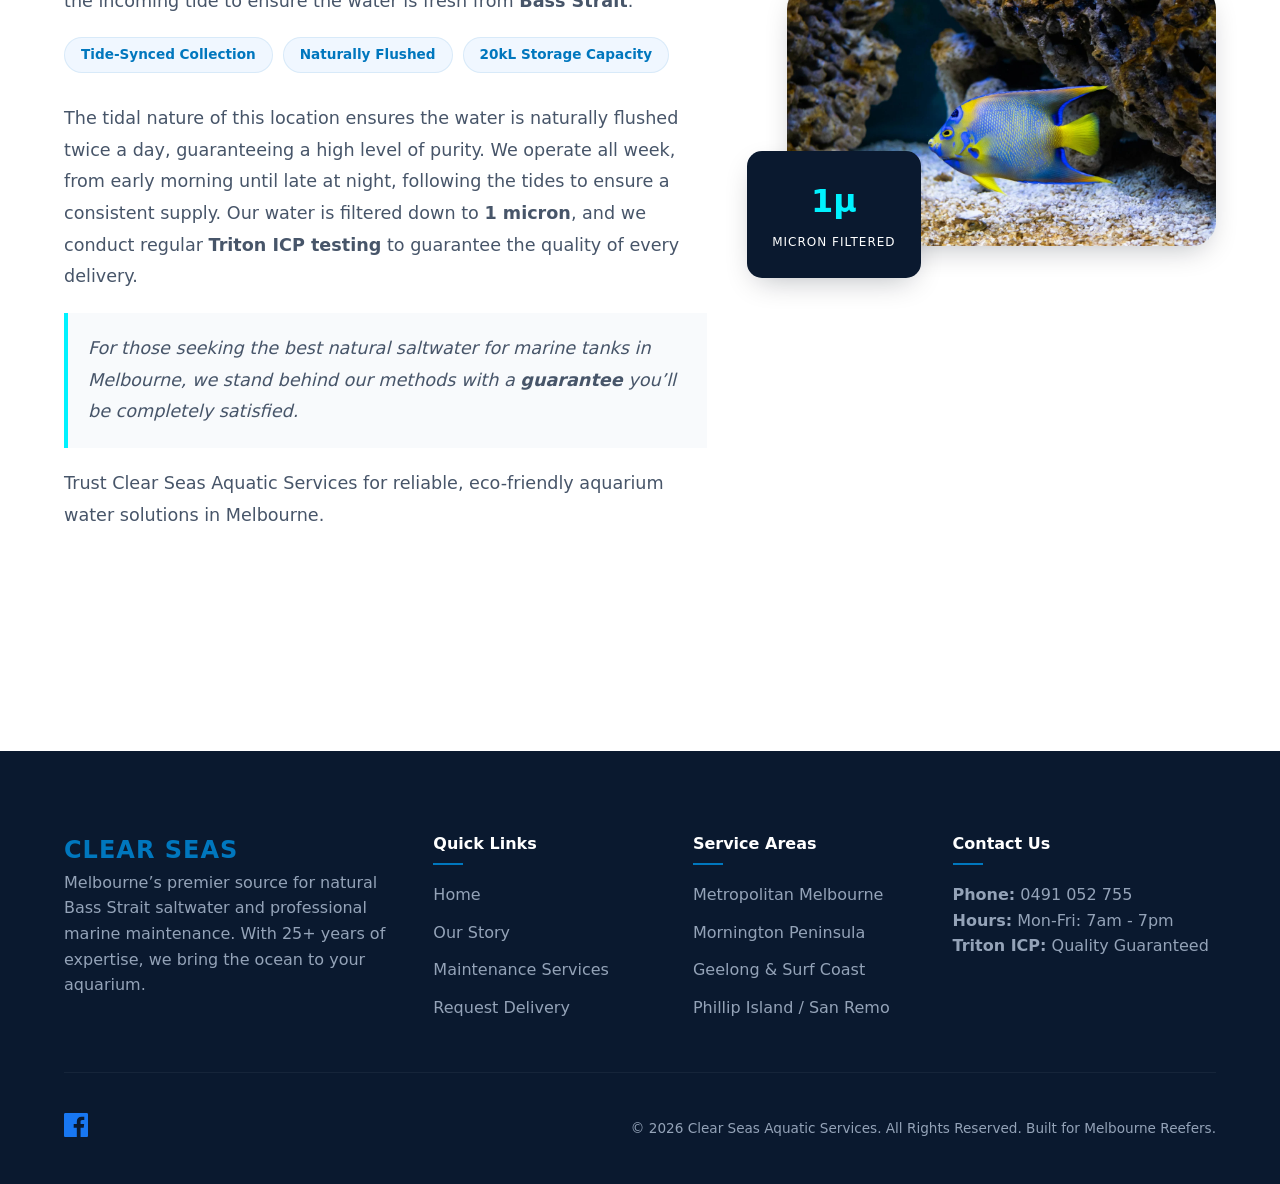
==== commit fa7b9f5b: "Update index.html ClearSeas Original Logo added to header" ====
--- a/index.html
+++ b/index.html
@@ -55,7 +55,9 @@
 <body>
 <header class="glass-nav">
     <nav class="container">
-        <a href="index.html" class="logo">CLEAR<span>SEAS</span> AQUATIC SERVICES</a>
+        <a href="index.html" class="logo-container">
+            <img src="img/ClearSeas-Original-Logo2.webp" alt="Clear Seas Aquatic Services" class="nav-logo-img">
+        </a>
         
         <input type="checkbox" id="nav-toggle" class="nav-toggle">
         <label for="nav-toggle" class="nav-toggle-label">
